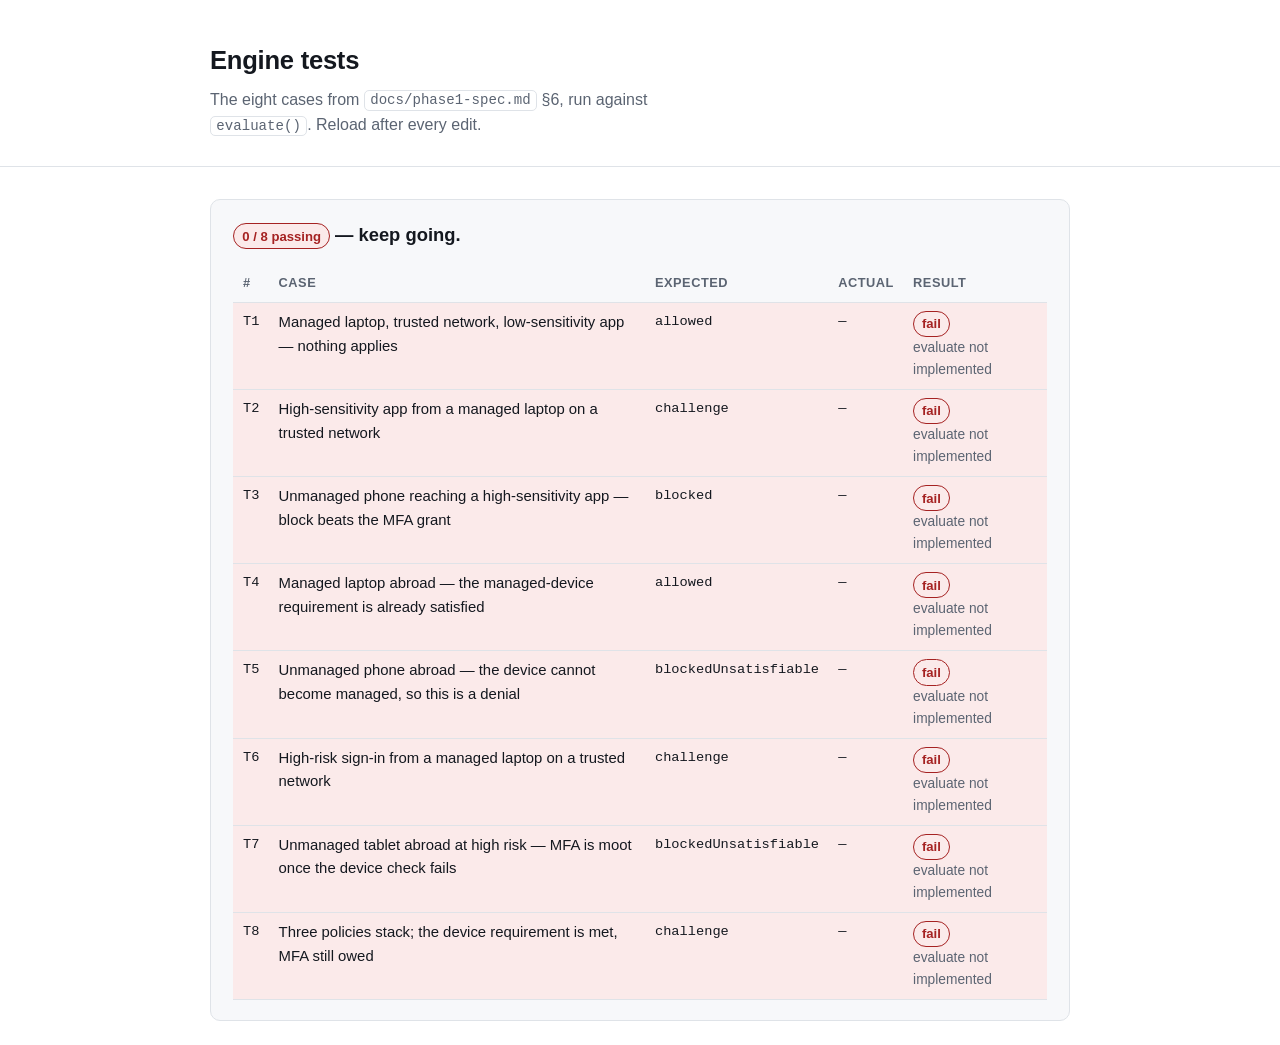
==== tests.html @ a8b3e0ca "Add Phase 2 test harness and engine stub" ====
<!DOCTYPE html>
<html lang="en">
<head>
  <meta charset="utf-8" />
  <meta name="viewport" content="width=device-width, initial-scale=1" />
  <title>Engine tests — Conditional Access Simulator</title>
  <meta name="robots" content="noindex" />
  <meta name="color-scheme" content="light dark" />
  <link rel="icon" href="data:image/svg+xml,<svg xmlns='http://www.w3.org/2000/svg' viewBox='0 0 32 32'><text y='26' font-size='26'>&#129514;</text></svg>" />
  <link rel="stylesheet" href="/assets/css/styles.css" />
  <style>
    .summary { font-size: 1.15rem; font-weight: 600; margin: 0 0 1rem; }
    table { border-collapse: collapse; width: 100%; font-size: .93rem; }
    th, td { text-align: left; padding: .5rem .6rem; border-bottom: 1px solid var(--border); vertical-align: top; }
    th { font-size: .8rem; text-transform: uppercase; letter-spacing: .04em; color: var(--muted); }
    tr.fail { background: var(--bad-bg); }
    .why { color: var(--muted); font-size: .86rem; }
    .tablewrap { overflow-x: auto; }
    .trace { font-size: .82rem; color: var(--muted); margin-top: .2rem; }
  </style>
</head>
<body>
  <header class="site-header">
    <div class="wrap">
      <h1 class="site-title">Engine tests</h1>
      <p class="site-tagline">
        The eight cases from <code>docs/phase1-spec.md</code> §6, run against
        <code>evaluate()</code>. Reload after every edit.
      </p>
    </div>
  </header>

  <main class="wrap">
    <section class="card">
      <p class="summary" id="summary">Running&hellip;</p>
      <div class="tablewrap">
        <table>
          <thead>
            <tr>
              <th>#</th><th>Case</th><th>Expected</th><th>Actual</th><th>Result</th>
            </tr>
          </thead>
          <tbody id="rows"></tbody>
        </table>
      </div>
    </section>
  </main>

  <script type="module">
    import { POLICIES, CASES } from '/assets/js/fixtures.js';
    import { evaluate } from '/assets/js/engine.js';

    const esc = (s) => String(s).replace(/[&<>]/g, c => ({ '&':'&amp;','<':'&lt;','>':'&gt;' }[c]));
    const rows = document.getElementById('rows');
    const summary = document.getElementById('summary');
    let passed = 0;

    for (const c of CASES) {
      const problems = [];
      let actual = '—', trace = '';

      try {
        const r = evaluate(c.signIn, POLICIES);

        actual = r?.verdict ?? '(no verdict)';
        if (actual !== c.expectedVerdict) {
          problems.push(`verdict was "${actual}", expected "${c.expectedVerdict}"`);
        }

        // Outstanding requirements. Only meaningful when access wasn't denied —
        // once a block or an unsatisfiable requirement decides the verdict, spec §4
        // says anything still owed is moot, so we don't assert on it.
        const verdictIsDenial = actual === 'blocked' || actual === 'blockedUnsatisfiable';
        if (!verdictIsDenial && Array.isArray(r?.requirements) && c.expectedOutstanding) {
          const got = r.requirements
            .filter(q => q.status === 'unresolved')
            .map(q => q.type).sort().join(',');
          const want = [...c.expectedOutstanding].sort().join(',');
          if (got !== want) problems.push(`outstanding [${got}], expected [${want}]`);
        }

        // Trace — reported, never failed. Build it in your second pass.
        if (Array.isArray(r?.matched)) {
          const got = r.matched.map(m => m.id).sort().join(',');
          const want = [...c.expectedMatched].sort().join(',');
          trace = got === want
            ? `matched [${got}] ✓`
            : `matched [${got}] — spec says [${want}] (not failing the test yet)`;
        } else {
          trace = 'no trace yet';
        }
      } catch (err) {
        problems.push(esc(err.message));
      }

      const ok = problems.length === 0;
      if (ok) passed++;

      rows.insertAdjacentHTML('beforeend', `
        <tr class="${ok ? '' : 'fail'}">
          <td class="mono">${c.id}</td>
          <td>${esc(c.description)}<div class="trace">${esc(trace)}</div></td>
          <td class="mono">${esc(c.expectedVerdict)}</td>
          <td class="mono">${esc(actual)}</td>
          <td>
            <span class="pill pill--${ok ? 'ok' : 'bad'}">${ok ? 'pass' : 'fail'}</span>
            ${ok ? '' : `<div class="why">${problems.join('<br>')}</div>`}
          </td>
        </tr>`);
    }

    const all = passed === CASES.length;
    summary.innerHTML =
      `<span class="pill pill--${all ? 'ok' : 'bad'}">${passed} / ${CASES.length} passing</span>` +
      (all ? ' — engine matches the spec.' : ' — keep going.');
  </script>
</body>
</html>
---- assets/css/styles.css ----
/* Conditional Access Simulator — base styles
   Deliberately dependency-free: no CDN fonts, no CSS framework.
   That keeps the Content-Security-Policy in netlify.toml tight (default-src 'self'). */

:root {
  --bg: #ffffff;
  --surface: #f7f8fa;
  --border: #dfe3e8;
  --text: #14181f;
  --muted: #5b6472;
  --accent: #1f5fbf;
  --ok: #17694a;
  --ok-bg: #e6f4ee;
  --warn: #8a5a00;
  --warn-bg: #fdf3e0;
  --bad: #a52222;
  --bad-bg: #fbeaea;
  --radius: 10px;
}

@media (prefers-color-scheme: dark) {
  :root {
    --bg: #12151a;
    --surface: #1a1f27;
    --border: #2c333d;
    --text: #e8ecf1;
    --muted: #9aa5b4;
    --accent: #7fb0ff;
    --ok: #6fdcae;
    --ok-bg: #123328;
    --warn: #f0c069;
    --warn-bg: #33280f;
    --bad: #ff8f8f;
    --bad-bg: #3a1c1c;
  }
}

* { box-sizing: border-box; }

body {
  margin: 0;
  background: var(--bg);
  color: var(--text);
  font: 16px/1.6 -apple-system, BlinkMacSystemFont, "Segoe UI", Roboto, Helvetica, Arial, sans-serif;
  -webkit-font-smoothing: antialiased;
}

.wrap { width: min(860px, 92vw); margin-inline: auto; }

.skip-link {
  position: absolute;
  left: -9999px;
}
.skip-link:focus {
  left: 1rem;
  top: 1rem;
  z-index: 10;
  background: var(--bg);
  padding: .5rem .75rem;
  border: 2px solid var(--accent);
  border-radius: var(--radius);
}

.site-header {
  border-bottom: 1px solid var(--border);
  padding: 2.5rem 0 1.75rem;
  margin-bottom: 2rem;
}

.site-title { margin: 0 0 .35rem; font-size: 1.6rem; letter-spacing: -0.01em; }
.site-tagline { margin: 0; color: var(--muted); max-width: 60ch; }

.card {
  background: var(--surface);
  border: 1px solid var(--border);
  border-radius: var(--radius);
  padding: 1.25rem 1.4rem;
  margin-bottom: 1.5rem;
}

.card h2 { margin-top: 0; font-size: 1.1rem; }

.muted { color: var(--muted); }
.mono { font-family: ui-monospace, SFMono-Regular, Menlo, Consolas, monospace; font-size: .92em; }

code {
  font-family: ui-monospace, SFMono-Regular, Menlo, Consolas, monospace;
  background: var(--bg);
  border: 1px solid var(--border);
  border-radius: 5px;
  padding: .08em .38em;
  font-size: .88em;
}

.kv {
  display: grid;
  grid-template-columns: minmax(11rem, auto) 1fr;
  gap: .5rem 1.25rem;
  margin: 1.25rem 0;
}
.kv dt { color: var(--muted); }
.kv dd { margin: 0; }

.pill {
  display: inline-block;
  padding: .12em .6em;
  border-radius: 999px;
  font-size: .82rem;
  font-weight: 600;
  border: 1px solid transparent;
}
.pill--ok   { background: var(--ok-bg);   color: var(--ok);   border-color: currentColor; }
.pill--warn { background: var(--warn-bg); color: var(--warn); border-color: currentColor; }
.pill--bad  { background: var(--bad-bg);  color: var(--bad);  border-color: currentColor; }
.pill--wait { background: transparent;    color: var(--muted); border-color: var(--border); }

.btn {
  font: inherit;
  font-weight: 600;
  color: var(--bg);
  background: var(--accent);
  border: 1px solid var(--accent);
  border-radius: var(--radius);
  padding: .55rem 1.1rem;
  cursor: pointer;
}
.btn:hover { filter: brightness(1.08); }
.btn:focus-visible { outline: 3px solid var(--accent); outline-offset: 2px; }

.steps { padding-left: 1.2rem; }
.steps li { margin-bottom: .4rem; }

.site-footer {
  border-top: 1px solid var(--border);
  padding: 1.5rem 0 3rem;
  font-size: .88rem;
}
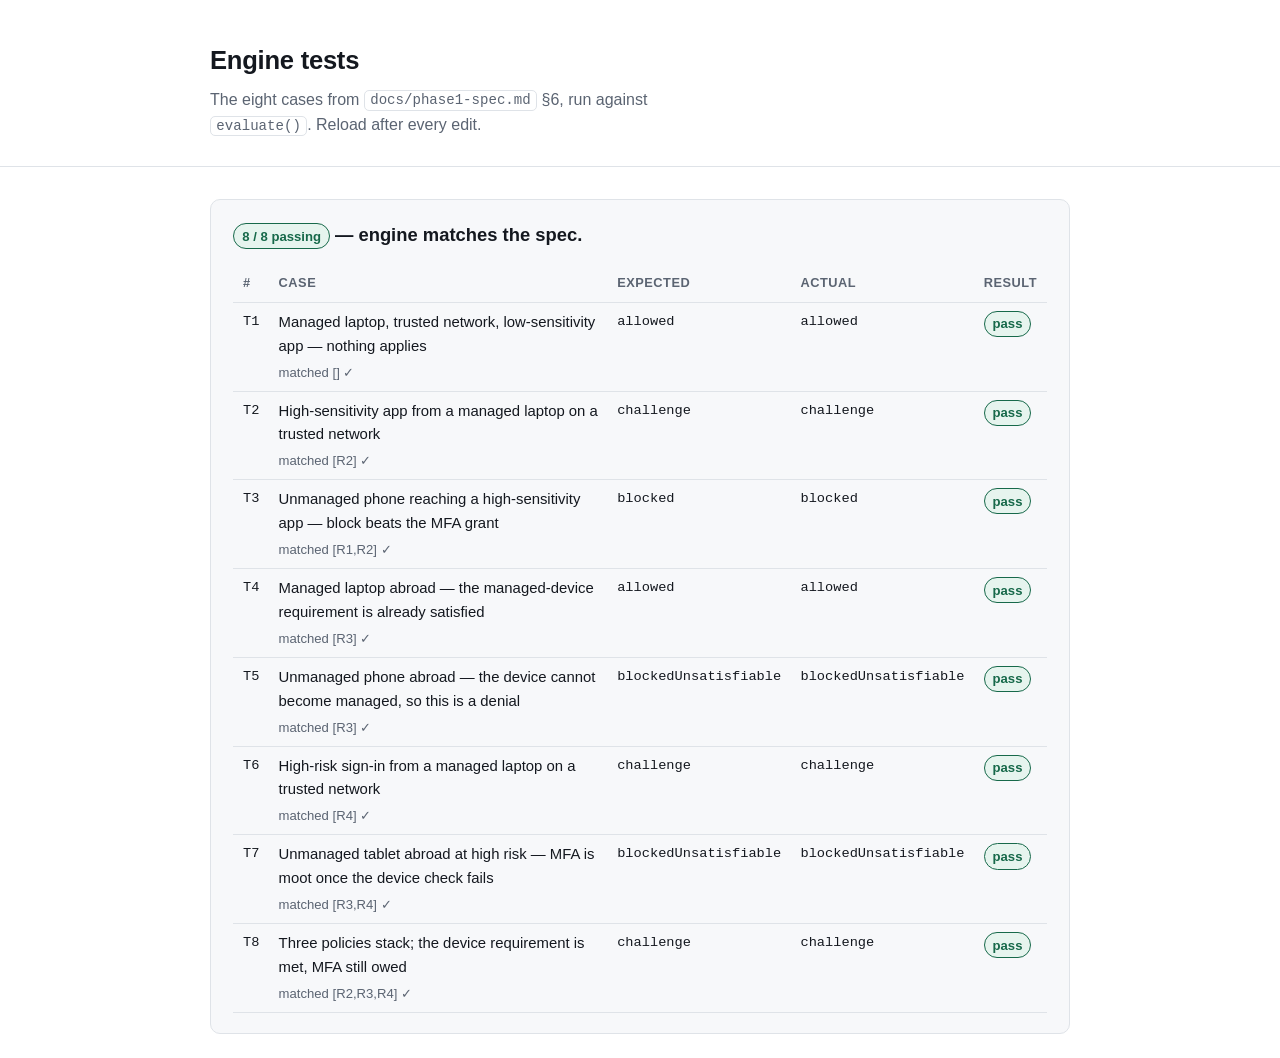
==== commit 4d30224f: "Move test runner script and styles into separate files Inline script and style blocks are refused by" ====
--- a/tests.html
+++ b/tests.html
@@ -8,16 +8,7 @@
   <meta name="color-scheme" content="light dark" />
   <link rel="icon" href="data:image/svg+xml,<svg xmlns='http://www.w3.org/2000/svg' viewBox='0 0 32 32'><text y='26' font-size='26'>&#129514;</text></svg>" />
   <link rel="stylesheet" href="/assets/css/styles.css" />
-  <style>
-    .summary { font-size: 1.15rem; font-weight: 600; margin: 0 0 1rem; }
-    table { border-collapse: collapse; width: 100%; font-size: .93rem; }
-    th, td { text-align: left; padding: .5rem .6rem; border-bottom: 1px solid var(--border); vertical-align: top; }
-    th { font-size: .8rem; text-transform: uppercase; letter-spacing: .04em; color: var(--muted); }
-    tr.fail { background: var(--bad-bg); }
-    .why { color: var(--muted); font-size: .86rem; }
-    .tablewrap { overflow-x: auto; }
-    .trace { font-size: .82rem; color: var(--muted); margin-top: .2rem; }
-  </style>
+  <link rel="stylesheet" href="/assets/css/tests.css" />
 </head>
 <body>
   <header class="site-header">
@@ -46,73 +37,6 @@
     </section>
   </main>
 
-  <script type="module">
-    import { POLICIES, CASES } from '/assets/js/fixtures.js';
-    import { evaluate } from '/assets/js/engine.js';
-
-    const esc = (s) => String(s).replace(/[&<>]/g, c => ({ '&':'&amp;','<':'&lt;','>':'&gt;' }[c]));
-    const rows = document.getElementById('rows');
-    const summary = document.getElementById('summary');
-    let passed = 0;
-
-    for (const c of CASES) {
-      const problems = [];
-      let actual = '—', trace = '';
-
-      try {
-        const r = evaluate(c.signIn, POLICIES);
-
-        actual = r?.verdict ?? '(no verdict)';
-        if (actual !== c.expectedVerdict) {
-          problems.push(`verdict was "${actual}", expected "${c.expectedVerdict}"`);
-        }
-
-        // Outstanding requirements. Only meaningful when access wasn't denied —
-        // once a block or an unsatisfiable requirement decides the verdict, spec §4
-        // says anything still owed is moot, so we don't assert on it.
-        const verdictIsDenial = actual === 'blocked' || actual === 'blockedUnsatisfiable';
-        if (!verdictIsDenial && Array.isArray(r?.requirements) && c.expectedOutstanding) {
-          const got = r.requirements
-            .filter(q => q.status === 'unresolved')
-            .map(q => q.type).sort().join(',');
-          const want = [...c.expectedOutstanding].sort().join(',');
-          if (got !== want) problems.push(`outstanding [${got}], expected [${want}]`);
-        }
-
-        // Trace — reported, never failed. Build it in your second pass.
-        if (Array.isArray(r?.matched)) {
-          const got = r.matched.map(m => m.id).sort().join(',');
-          const want = [...c.expectedMatched].sort().join(',');
-          trace = got === want
-            ? `matched [${got}] ✓`
-            : `matched [${got}] — spec says [${want}] (not failing the test yet)`;
-        } else {
-          trace = 'no trace yet';
-        }
-      } catch (err) {
-        problems.push(esc(err.message));
-      }
-
-      const ok = problems.length === 0;
-      if (ok) passed++;
-
-      rows.insertAdjacentHTML('beforeend', `
-        <tr class="${ok ? '' : 'fail'}">
-          <td class="mono">${c.id}</td>
-          <td>${esc(c.description)}<div class="trace">${esc(trace)}</div></td>
-          <td class="mono">${esc(c.expectedVerdict)}</td>
-          <td class="mono">${esc(actual)}</td>
-          <td>
-            <span class="pill pill--${ok ? 'ok' : 'bad'}">${ok ? 'pass' : 'fail'}</span>
-            ${ok ? '' : `<div class="why">${problems.join('<br>')}</div>`}
-          </td>
-        </tr>`);
-    }
-
-    const all = passed === CASES.length;
-    summary.innerHTML =
-      `<span class="pill pill--${all ? 'ok' : 'bad'}">${passed} / ${CASES.length} passing</span>` +
-      (all ? ' — engine matches the spec.' : ' — keep going.');
-  </script>
+  <script type="module" src="/assets/js/tests.js"></script>
 </body>
 </html>
--- a/assets/css/tests.css
+++ b/assets/css/tests.css
@@ -0,0 +1,16 @@
+/* Engine test runner — extra styles.
+   Kept in its own file rather than an inline <style> block because the
+   Content-Security-Policy in netlify.toml is style-src 'self', which forbids
+   inline styles. */
+
+.summary { font-size: 1.15rem; font-weight: 600; margin: 0 0 1rem; }
+
+table { border-collapse: collapse; width: 100%; font-size: .93rem; }
+th, td { text-align: left; padding: .5rem .6rem; border-bottom: 1px solid var(--border); vertical-align: top; }
+th { font-size: .8rem; text-transform: uppercase; letter-spacing: .04em; color: var(--muted); }
+
+tr.fail { background: var(--bad-bg); }
+
+.why { color: var(--muted); font-size: .86rem; }
+.trace { font-size: .82rem; color: var(--muted); margin-top: .2rem; }
+.tablewrap { overflow-x: auto; }
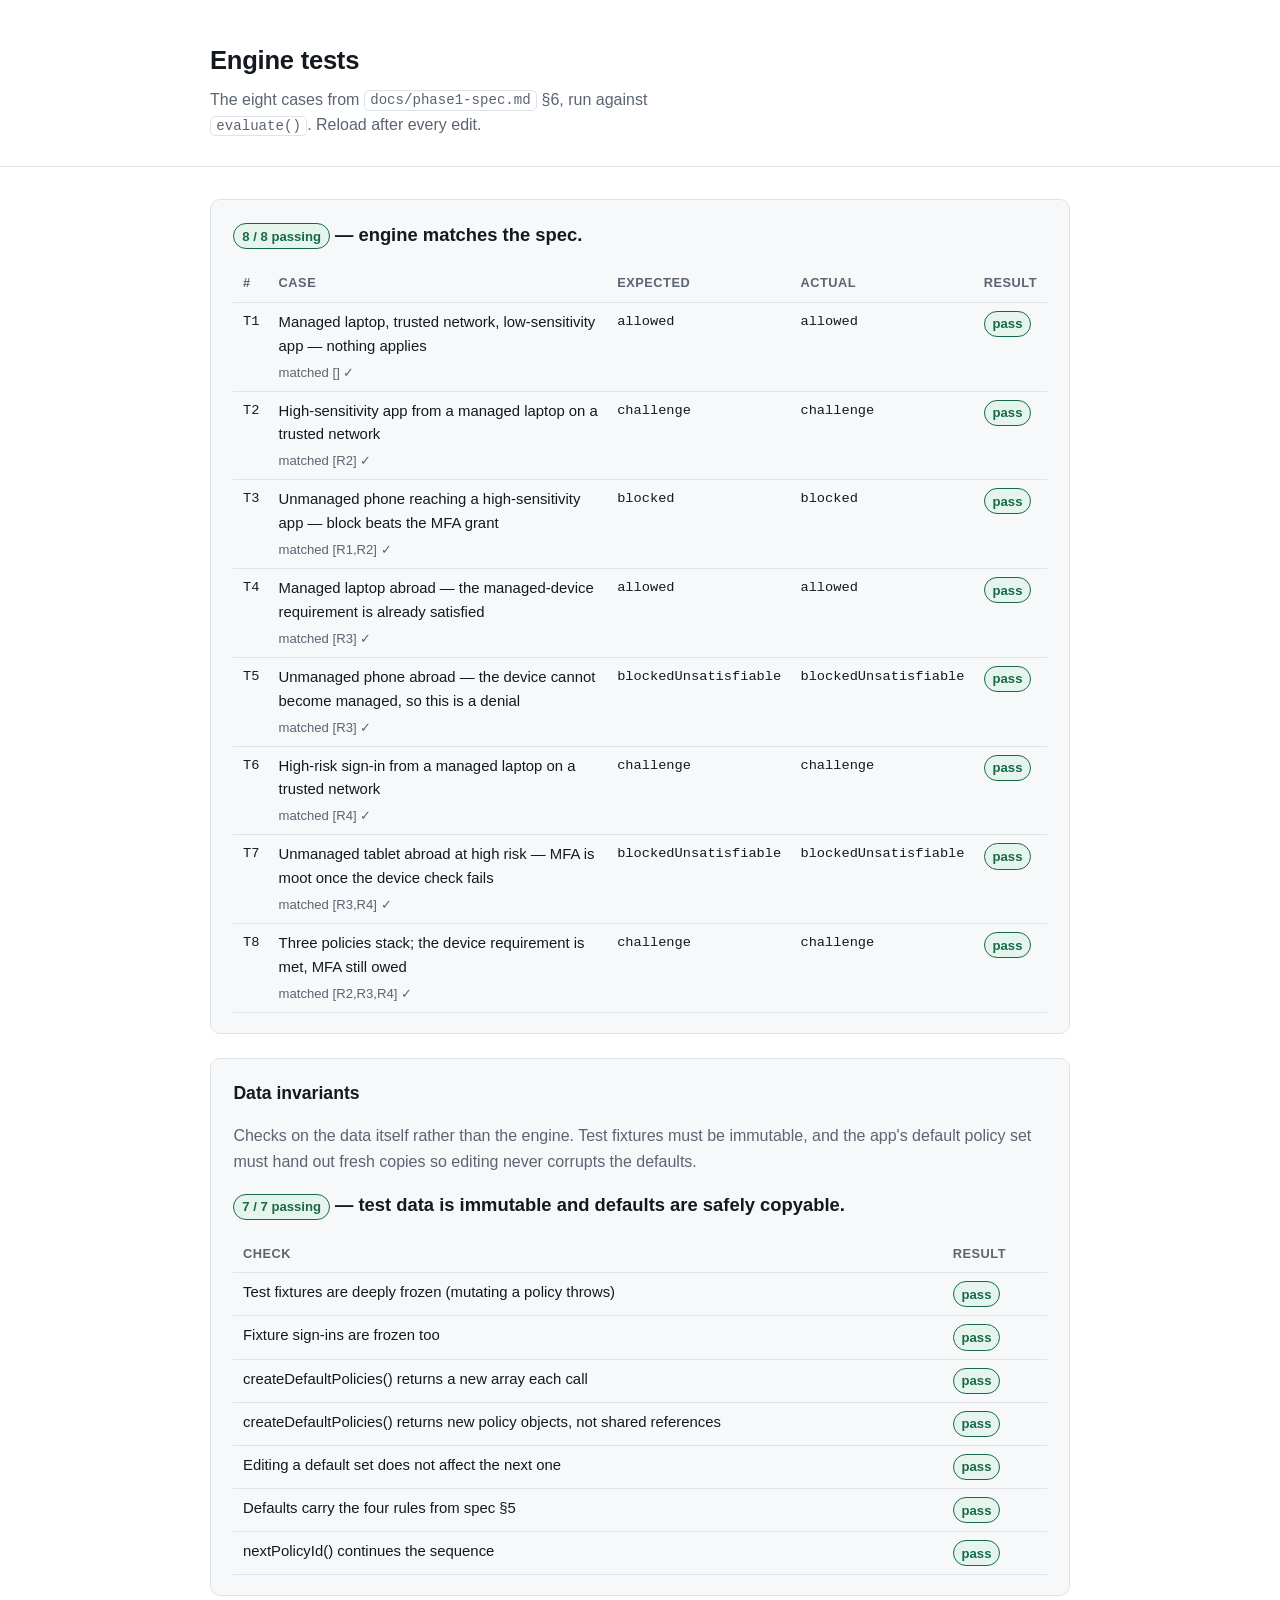
==== commit 896cfe3e: "Separate the app's default policies from test fixtures Adds defaults.js with createDefaultPolicies()" ====
--- a/tests.html
+++ b/tests.html
@@ -35,6 +35,23 @@
         </table>
       </div>
     </section>
+    <section class="card">
+      <h2>Data invariants</h2>
+      <p class="muted">
+        Checks on the data itself rather than the engine. Test fixtures must be immutable, and the
+        app's default policy set must hand out fresh copies so editing never corrupts the defaults.
+      </p>
+      <p class="summary" id="invariant-summary">Running&hellip;</p>
+      <div class="tablewrap">
+        <table>
+          <thead>
+            <tr><th>Check</th><th>Result</th></tr>
+          </thead>
+          <tbody id="invariant-rows"></tbody>
+        </table>
+      </div>
+    </section>
+
   </main>
 
   <script type="module" src="/assets/js/tests.js"></script>
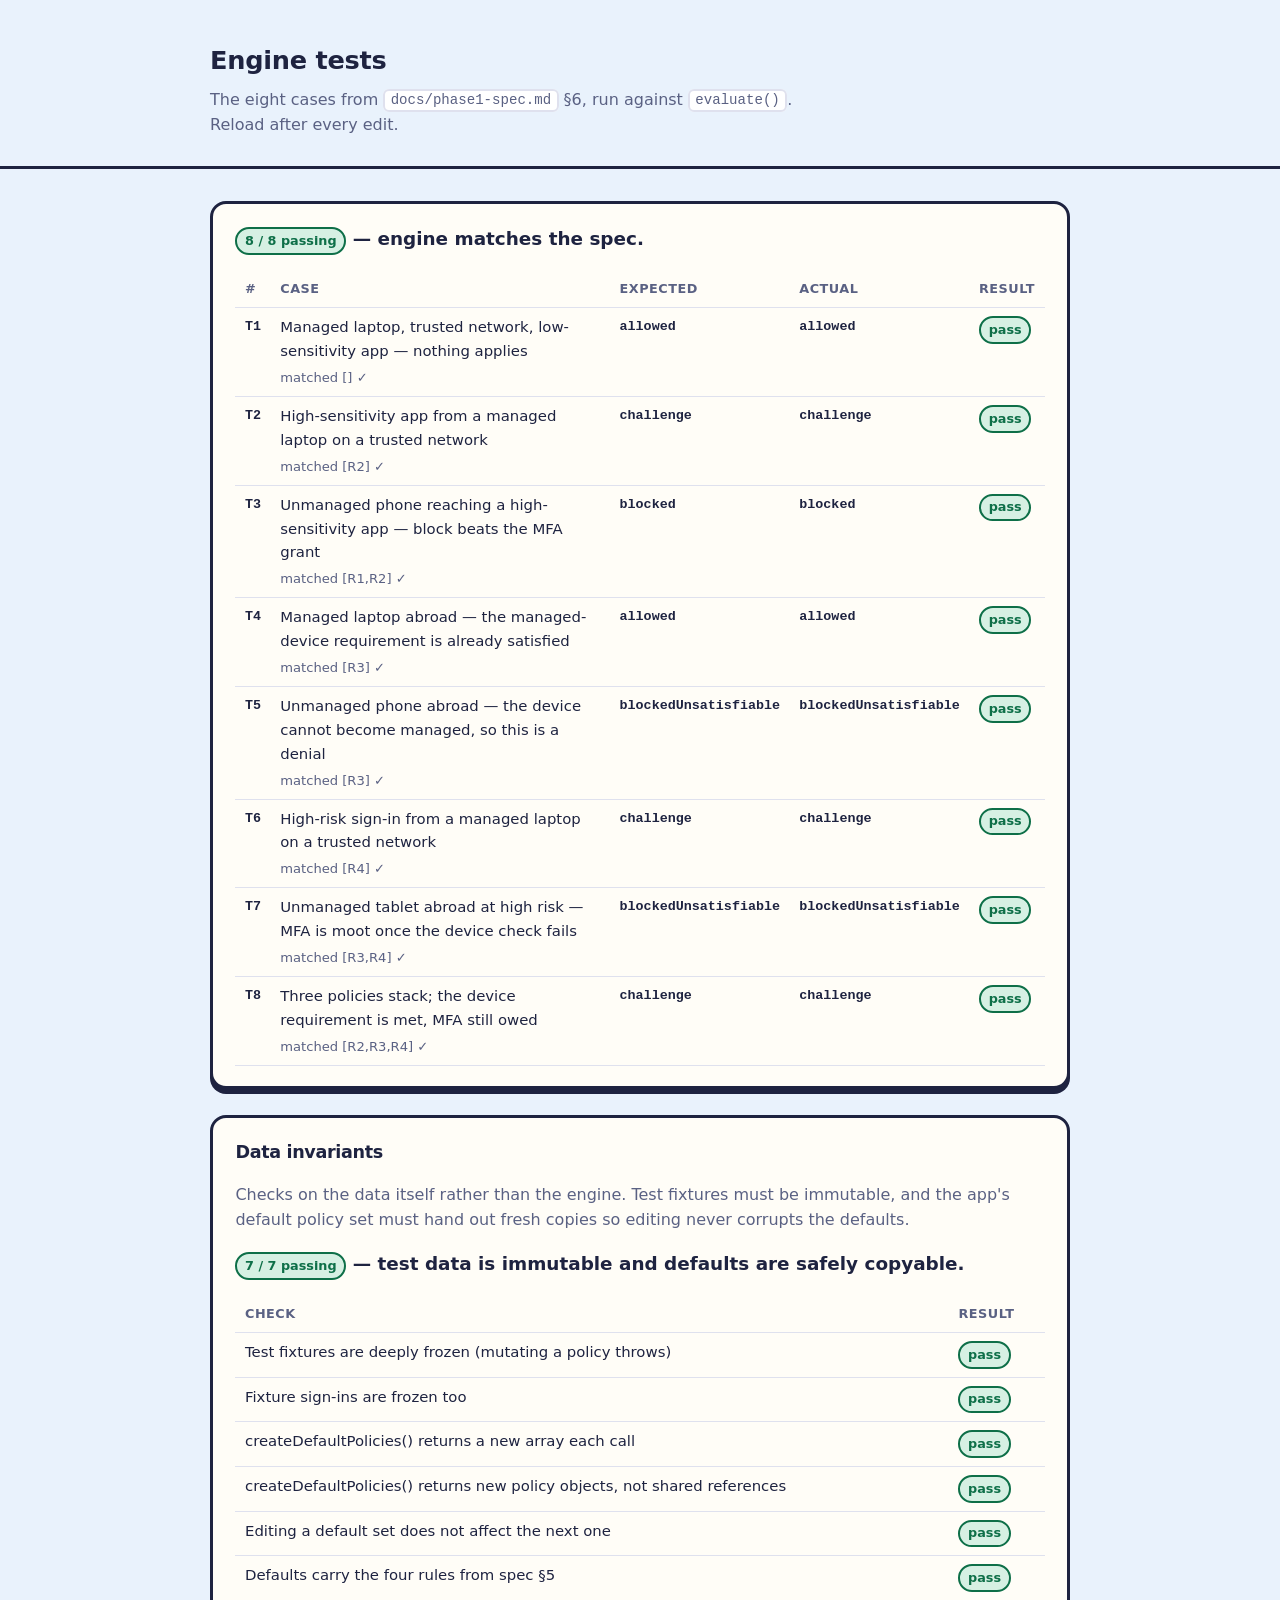
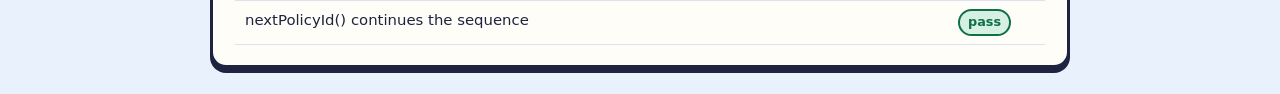
==== commit 04633df8: "Retheme to friendly technical: tokens, shape language, light only New design tokens in two lanes tha" ====
--- a/tests.html
+++ b/tests.html
@@ -5,7 +5,7 @@
   <meta name="viewport" content="width=device-width, initial-scale=1" />
   <title>Engine tests — Conditional Access Simulator</title>
   <meta name="robots" content="noindex" />
-  <meta name="color-scheme" content="light dark" />
+  <meta name="color-scheme" content="light" />
   <link rel="icon" href="data:image/svg+xml,<svg xmlns='http://www.w3.org/2000/svg' viewBox='0 0 32 32'><text y='26' font-size='26'>&#129514;</text></svg>" />
   <link rel="stylesheet" href="/assets/css/styles.css" />
   <link rel="stylesheet" href="/assets/css/tests.css" />
--- a/assets/css/styles.css
+++ b/assets/css/styles.css
@@ -2,48 +2,72 @@
    Deliberately dependency-free: no CDN fonts, no CSS framework.
    That keeps the Content-Security-Policy in netlify.toml tight (default-src 'self'). */
 
+/* ---------------------------------------------------------------------------
+   Design tokens — TWO LANES THAT NEVER MIX.
+
+   DECORATIVE  sky / cream / blush / mint / lilac
+               Icon tiles, badges, the hero. Chrome only. Never on a verdict,
+               a status pill, or a warning.
+
+   SEMANTIC    ok / warn / bad / accent / ink
+               Verdicts, statuses, the amber "matches every sign-in".
+               Never decorative.
+
+   The consequence worth stating: the primary button is INK, not red. Friendly
+   product design would make the call-to-action coral — here coral can only
+   ever mean "denied". Let the decorative lane touch red and the four-verdict
+   model, which is the point of the whole project, stops being readable.
+
+   Light only, deliberately. The cream-and-pastel palette is light-native and a
+   half-hearted dark variant of it would read worse than none.
+   --------------------------------------------------------------------------- */
 :root {
-  --bg: #ffffff;
-  --surface: #f7f8fa;
-  --border: #dfe3e8;
-  --text: #14181f;
-  --muted: #5b6472;
-  --accent: #1f5fbf;
-  --ok: #17694a;
-  --ok-bg: #e6f4ee;
-  --warn: #8a5a00;
-  --warn-bg: #fdf3e0;
-  --bad: #a52222;
-  --bad-bg: #fbeaea;
-  --radius: 10px;
-}
-
-@media (prefers-color-scheme: dark) {
-  :root {
-    --bg: #12151a;
-    --surface: #1a1f27;
-    --border: #2c333d;
-    --text: #e8ecf1;
-    --muted: #9aa5b4;
-    --accent: #7fb0ff;
-    --ok: #6fdcae;
-    --ok-bg: #123328;
-    --warn: #f0c069;
-    --warn-bg: #33280f;
-    --bad: #ff8f8f;
-    --bad-bg: #3a1c1c;
-  }
+  color-scheme: light;
+
+  /* ink and surfaces */
+  --ink: #1e2340;          /* the chunky outline, and all primary actions */
+  --page: #e9f2fc;         /* the page behind the cards */
+  --surface: #fffdf7;      /* card interiors — warm, not clinical */
+  --bg: #ffffff;           /* inner elements: inputs, chips, code, row buttons */
+  --text: #1e2340;
+  --muted: #5a6183;
+  --border: #dfe1ee;       /* QUIET rules only — table rows, dividers */
+
+  /* decorative — chrome only */
+  --sky: #c3e2ff;
+  --cream: #fff2c9;
+  --blush: #ffd8d0;
+  --mint: #cbeedb;
+  --lilac: #e0dcff;
+
+  /* semantic — meaning only */
+  --accent: #2b58c4;
+  --ok: #0e6f48;   --ok-bg: #d6f0e3;
+  --warn: #96560a; --warn-bg: #ffe9b8;
+  --bad: #b5312a;  --bad-bg: #ffdad3;
+
+  --radius: 16px;
+  --radius-sm: 10px;
+  --shadow: 0 3px 0 var(--ink);
+  --shadow-lg: 0 5px 0 var(--ink);
+
+  --font: system-ui, -apple-system, "Segoe UI Variable Text", "Segoe UI", Roboto, sans-serif;
+  --font-mono: ui-monospace, SFMono-Regular, Menlo, Consolas, "Cascadia Mono", monospace;
 }
 
 * { box-sizing: border-box; }
 
 body {
   margin: 0;
-  background: var(--bg);
+  background: var(--page);
   color: var(--text);
-  font: 16px/1.6 -apple-system, BlinkMacSystemFont, "Segoe UI", Roboto, Helvetica, Arial, sans-serif;
+  font: 16px/1.6 var(--font);
   -webkit-font-smoothing: antialiased;
 }
+
+/* Heavier and tighter than default — the weight is most of what makes this
+   register read as friendly rather than corporate. */
+h1, h2, h3 { font-weight: 800; letter-spacing: -.02em; }
 
 .wrap { width: min(860px, 92vw); margin-inline: auto; }
 
@@ -62,7 +86,7 @@
 }
 
 .site-header {
-  border-bottom: 1px solid var(--border);
+  border-bottom: 3px solid var(--ink);
   padding: 2.5rem 0 1.75rem;
   margin-bottom: 2rem;
 }
@@ -72,22 +96,23 @@
 
 .card {
   background: var(--surface);
-  border: 1px solid var(--border);
+  border: 3px solid var(--ink);
   border-radius: var(--radius);
+  box-shadow: var(--shadow-lg);
   padding: 1.25rem 1.4rem;
-  margin-bottom: 1.5rem;
+  margin-bottom: 1.6rem;
 }
 
 .card h2 { margin-top: 0; font-size: 1.1rem; }
 
 .muted { color: var(--muted); }
-.mono { font-family: ui-monospace, SFMono-Regular, Menlo, Consolas, monospace; font-size: .92em; }
+.mono { font-family: var(--font-mono); font-size: .9em; font-weight: 600; }
 
 code {
-  font-family: ui-monospace, SFMono-Regular, Menlo, Consolas, monospace;
-  background: var(--bg);
-  border: 1px solid var(--border);
-  border-radius: 5px;
+  font-family: var(--font-mono);
+  background: var(--bg);
+  border: 2px solid var(--border);
+  border-radius: 6px;
   padding: .08em .38em;
   font-size: .88em;
 }
@@ -105,33 +130,377 @@
   display: inline-block;
   padding: .12em .6em;
   border-radius: 999px;
-  font-size: .82rem;
-  font-weight: 600;
-  border: 1px solid transparent;
+  font-size: .8rem;
+  font-weight: 800;
+  border: 2px solid transparent;
 }
 .pill--ok   { background: var(--ok-bg);   color: var(--ok);   border-color: currentColor; }
 .pill--warn { background: var(--warn-bg); color: var(--warn); border-color: currentColor; }
 .pill--bad  { background: var(--bad-bg);  color: var(--bad);  border-color: currentColor; }
 .pill--wait { background: transparent;    color: var(--muted); border-color: var(--border); }
 
+/* Ink, not red. See the note on the token lanes above. */
 .btn {
   font: inherit;
-  font-weight: 600;
+  font-weight: 800;
   color: var(--bg);
-  background: var(--accent);
-  border: 1px solid var(--accent);
-  border-radius: var(--radius);
+  background: var(--ink);
+  border: 2px solid var(--ink);
+  border-radius: var(--radius-sm);
+  box-shadow: var(--shadow);
   padding: .55rem 1.1rem;
   cursor: pointer;
 }
-.btn:hover { filter: brightness(1.08); }
+.btn:hover { transform: translateY(1px); box-shadow: 0 2px 0 var(--ink); }
+.btn:active { transform: translateY(3px); box-shadow: none; }
 .btn:focus-visible { outline: 3px solid var(--accent); outline-offset: 2px; }
 
 .steps { padding-left: 1.2rem; }
 .steps li { margin-bottom: .4rem; }
 
+/* Data tables — the policy list, and anything tabular that follows. */
+.tablewrap { overflow-x: auto; }
+
+.data-table {
+  border-collapse: collapse;
+  width: 100%;
+  font-size: .93rem;
+}
+.data-table th,
+.data-table td {
+  text-align: left;
+  padding: .55rem .6rem;
+  border-bottom: 2px solid var(--border);
+  vertical-align: top;
+}
+.data-table th {
+  font-size: .72rem;
+  text-transform: uppercase;
+  letter-spacing: .06em;
+  color: var(--muted);
+  font-weight: 800;
+}
+.data-table tbody tr:last-child td { border-bottom: none; }
+.data-table .policy-name { font-weight: 700; }
+.data-table tr.is-disabled .policy-name,
+.data-table tr.is-disabled td { opacity: .55; }
+
+/* Small, quiet button for use inside table rows. */
+.btn--sm {
+  padding: .24rem .7rem;
+  font-size: .8rem;
+  font-weight: 700;
+  color: var(--ink);
+  background: var(--bg);
+  border-color: var(--ink);
+  border-radius: 8px;
+  box-shadow: none;
+  white-space: nowrap;
+}
+.btn--sm:hover { transform: none; box-shadow: none; background: var(--cream); }
+
+/* Destructive variant — same quiet shape, warning colour. */
+.btn--danger { color: var(--bad); }
+.btn--danger:hover { border-color: var(--bad); }
+
+.row-actions {
+  display: flex;
+  gap: .4rem;
+}
+
+.visually-hidden {
+  position: absolute;
+  width: 1px;
+  height: 1px;
+  margin: -1px;
+  padding: 0;
+  overflow: hidden;
+  clip: rect(0 0 0 0);
+  white-space: nowrap;
+  border: 0;
+}
+
+.empty-state {
+  padding: 1.25rem .6rem;
+  color: var(--muted);
+  font-style: italic;
+}
+
 .site-footer {
-  border-top: 1px solid var(--border);
+  border-top: 3px solid var(--ink);
   padding: 1.5rem 0 3rem;
   font-size: .88rem;
 }
+
+/* ---------------------------------------------------------------------------
+   Policy form
+   --------------------------------------------------------------------------- */
+.policy-form {
+  margin-top: 1.5rem;
+  padding-top: 1.25rem;
+  border-top: 2px solid var(--border);
+}
+
+.form-title {
+  margin: 0 0 1rem;
+  font-size: 1rem;
+}
+
+.field { margin-bottom: .9rem; }
+
+.field label,
+.conditions legend {
+  display: block;
+  margin-bottom: .3rem;
+  font-size: .82rem;
+  font-weight: 600;
+  color: var(--muted);
+}
+
+.field input[type="text"],
+.field select {
+  font: inherit;
+  font-size: .93rem;
+  width: 100%;
+  max-width: 28rem;
+  padding: .45rem .6rem;
+  color: var(--text);
+  background: var(--bg);
+  border: 2px solid var(--ink);
+  border-radius: 8px;
+}
+
+.field input[type="text"]:focus-visible,
+.field select:focus-visible {
+  outline: 2px solid var(--accent);
+  outline-offset: 1px;
+  border-color: var(--accent);
+}
+
+.conditions {
+  margin: 0 0 1rem;
+  padding: .9rem 1rem .2rem;
+  border: 2px dashed var(--ink);
+  border-radius: var(--radius-sm);
+}
+
+.field-hint {
+  margin: 0 0 .9rem;
+  font-size: .85rem;
+  max-width: 52ch;
+}
+
+.field-grid {
+  display: grid;
+  grid-template-columns: repeat(auto-fit, minmax(11rem, 1fr));
+  gap: 0 1rem;
+}
+
+.field-grid .field select { max-width: none; }
+
+.form-error {
+  margin: 0 0 .9rem;
+  color: var(--bad);
+  font-size: .9rem;
+  font-weight: 600;
+  min-height: 1.2em;
+}
+
+.condition-any {
+  color: var(--warn);
+  font-weight: 800;
+}
+
+.form-actions {
+  display: flex;
+  gap: .6rem;
+  align-items: center;
+}
+
+/* The form is highlighted while it is editing an existing policy, so it is
+   never ambiguous whether Save will update or create. */
+.policy-form.is-editing {
+  padding: 1.1rem 1.1rem .4rem;
+  margin-top: 1.25rem;
+  border: 3px solid var(--accent);
+  border-radius: var(--radius-sm);
+  background: var(--bg);
+}
+
+tr.is-editing td { background: var(--warn-bg); }
+
+.list-footer {
+  display: flex;
+  flex-wrap: wrap;
+  gap: .75rem 1rem;
+  align-items: center;
+  justify-content: space-between;
+}
+.list-footer p { margin: 0; }
+
+/* Armed state for the two-step reset. */
+#policy-reset.is-armed {
+  color: var(--bad);
+  border-color: var(--bad);
+  font-weight: 700;
+}
+
+/* ---------------------------------------------------------------------------
+   Phase 5 — sign-in builder and result panel
+   --------------------------------------------------------------------------- */
+
+.signin-form .field-grid { margin-bottom: 1rem; }
+
+/* The sign-in the verdict belongs to, echoed above it. Without this the panel
+   answers a question you can no longer see, because the dropdowns may have
+   moved on since you pressed Evaluate. */
+.signin-summary {
+  list-style: none;
+  margin: 0;
+  padding: 0;
+  display: flex;
+  flex-wrap: wrap;
+  gap: .5rem;
+}
+
+.signin-summary li {
+  display: flex;
+  align-items: baseline;
+  gap: .45rem;
+  background: var(--bg);
+  border: 2px solid var(--ink);
+  border-radius: 999px;
+  padding: .18rem .8rem;
+}
+
+.attr-label {
+  color: var(--muted);
+  font-size: .8rem;
+}
+
+.attr-value { font-weight: 600; }
+
+/* The verdict. Colour carries severity, words carry cause: both denial
+   verdicts are red, and the sentence beneath says which denial it is. */
+.verdict {
+  display: flex;
+  flex-wrap: wrap;
+  align-items: baseline;
+  gap: .6rem;
+  margin-top: 1.1rem;
+  padding: .9rem 1.1rem;
+  border: 3px solid currentColor;
+  border-radius: var(--radius-sm);
+}
+
+.verdict-label {
+  font-size: 1.15rem;
+  font-weight: 700;
+}
+
+.verdict-code {
+  background: transparent;
+  border-color: currentColor;
+  color: inherit;
+  opacity: .8;
+}
+
+.verdict--ok   { color: var(--ok);   background: var(--ok-bg); }
+.verdict--warn { color: var(--warn); background: var(--warn-bg); }
+.verdict--bad  { color: var(--bad);  background: var(--bad-bg); }
+
+.verdict-reading {
+  margin: .7rem 0 0;
+  max-width: 62ch;
+  color: var(--muted);
+}
+
+/* Only reachable if engine.js grows a verdict this file has not been told
+   about. Visible on purpose. */
+.verdict-unknown {
+  margin-top: 1.1rem;
+  color: var(--bad);
+  font-weight: 700;
+}
+
+/* Section headings inside the result panel. Quieter than a card heading —
+   these are parts of one answer, not separate topics. */
+.result-subhead {
+  margin: 1.6rem 0 .5rem;
+  font-size: .78rem;
+  text-transform: uppercase;
+  letter-spacing: .04em;
+  color: var(--muted);
+  font-weight: 600;
+}
+
+/* Used where a section is empty. It always says why it is empty, never just
+   sits blank. */
+.result-note {
+  margin: 0;
+  max-width: 62ch;
+}
+
+/* ---------------------------------------------------------------------------
+   Scenarios — one click to a sign-in worth looking at
+   --------------------------------------------------------------------------- */
+
+.scenarios {
+  margin-bottom: 1.5rem;
+  padding-bottom: 1.25rem;
+  border-bottom: 1px solid var(--border);
+}
+
+.scenario-buttons {
+  display: grid;
+  grid-template-columns: repeat(auto-fit, minmax(15rem, 1fr));
+  gap: .6rem;
+}
+
+/* Quiet by default: these sit above the form, and a row of five loud buttons
+   would compete with Evaluate, which is the actual primary action. */
+.scenario {
+  font: inherit;
+  text-align: left;
+  display: flex;
+  flex-direction: column;
+  gap: .2rem;
+  padding: .7rem .9rem;
+  cursor: pointer;
+  color: var(--text);
+  background: var(--bg);
+  border: 2px solid var(--ink);
+  border-radius: var(--radius-sm);
+  box-shadow: var(--shadow);
+}
+
+.scenario:hover { transform: translateY(1px); box-shadow: 0 2px 0 var(--ink); }
+.scenario:focus-visible { outline: 3px solid var(--accent); outline-offset: 2px; }
+
+.scenario-label { font-weight: 600; font-size: .92rem; }
+.scenario-note  { color: var(--muted); font-size: .82rem; line-height: 1.4; }
+
+/* Selection — the only filled button in the row, so there is never a question
+   which scenario is on screen.
+
+   An earlier version outlined one button permanently to draw attention to the
+   blockedUnsatisfiable case, which people correctly read as "this one is
+   selected". Permanent emphasis and transient selection cannot share a visual
+   language. That case is now simply the scenario the page opens on, so the
+   highlight means one thing only. */
+/* Ink again, for the same reason the primary button is ink. */
+.scenario.is-active {
+  color: var(--bg);
+  background: var(--ink);
+  border-color: var(--ink);
+}
+.scenario.is-active .scenario-note { color: inherit; opacity: .85; }
+
+/* Shown when the form has moved on from the sign-in the result describes.
+   This is what stops a loaded-but-unevaluated scenario reading as a bug. */
+.signin-pending {
+  margin: 0 0 .8rem;
+  color: var(--warn);
+  font-size: .88rem;
+  font-weight: 600;
+}
